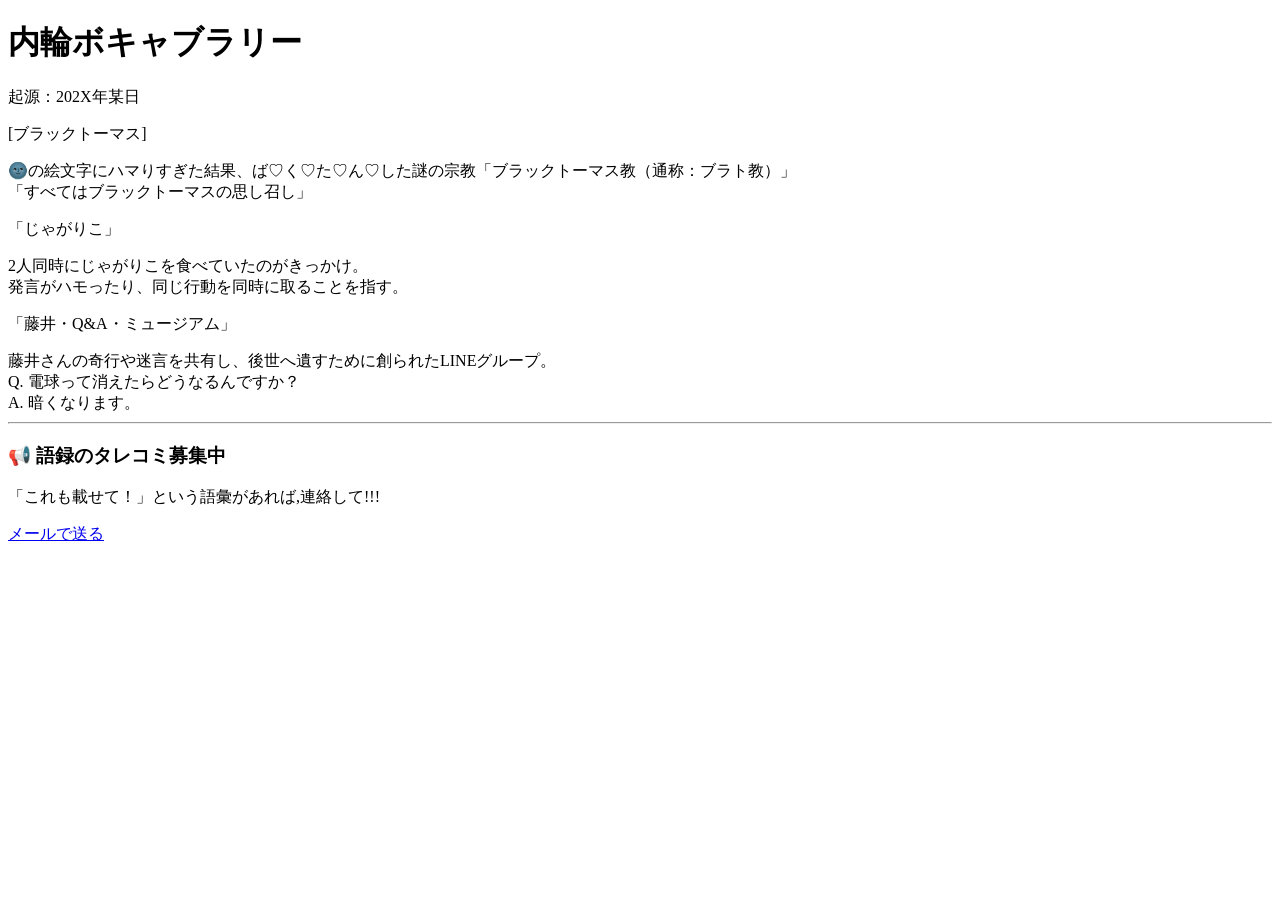
==== goroku.html @ 4e63e94f "timeline仮完成" ====
<!DOCTYPE html>
<html lang="jp">
<head>
    <meta charset="UTF-8">
    <meta name="viewport" content="width=device-width, initial-scale=1.0">
    <title>OUR語録</title>
    <link rel = "stylesheet" href = style.css></head>
<body>
    
    <div class = "container">
        <h1>内輪ボキャブラリー</h1>

        <div class = "goroku-grid">

            <div class = "quote-card">
                <div class="card-meta">
                    <span class = "date">起源：202X年某日</span>
                    
                </div>
                <p class="quote-text">[ブラックトーマス]</p>
                <p class="description">
                    🌚の絵文字にハマりすぎた結果、ば♡く♡た♡ん♡した謎の宗教「ブラックトーマス教（通称：ブラト教）」<br>
                    「すべてはブラックトーマスの思し召し」</p>
            </div>

            <div class="quote-card">
                <p class="quote-text">「じゃがりこ」</p>
                <p class="description">
                    2人同時にじゃがりこを食べていたのがきっかけ。<br>
                    発言がハモったり、同じ行動を同時に取ることを指す。
                </p>
            </div>

            <div class="quote-card">
                <p class="quote-text">「藤井・Q&A・ミュージアム」</p>
                <div class="description">
                    藤井さんの奇行や迷言を共有し、後世へ遺すために創られたLINEグループ。<br>

                    <div class="qa-container">
                        <div class="qa-item">
                            <span class="q-label">Q.</span> 電球って消えたらどうなるんですか？
                        </div>
                        <div class="qa-item">
                            <span class="a-label">A.</span> 暗くなります。
                        </div>
                    </div>
                </div>
            </div>
        </div>

        <div class = "contact-section">
            <hr> <h3>📢 語録のタレコミ募集中</h3>
            <p>「これも載せて！」という語彙があれば,連絡して!!!</p>

            <div class="contact-links">
                <a href="mailto:ayaka.kobayashi156@gmail.com" class="contact-btn">メールで送る</a>
            </div>
        </div>
    </div>
</body>
</html>
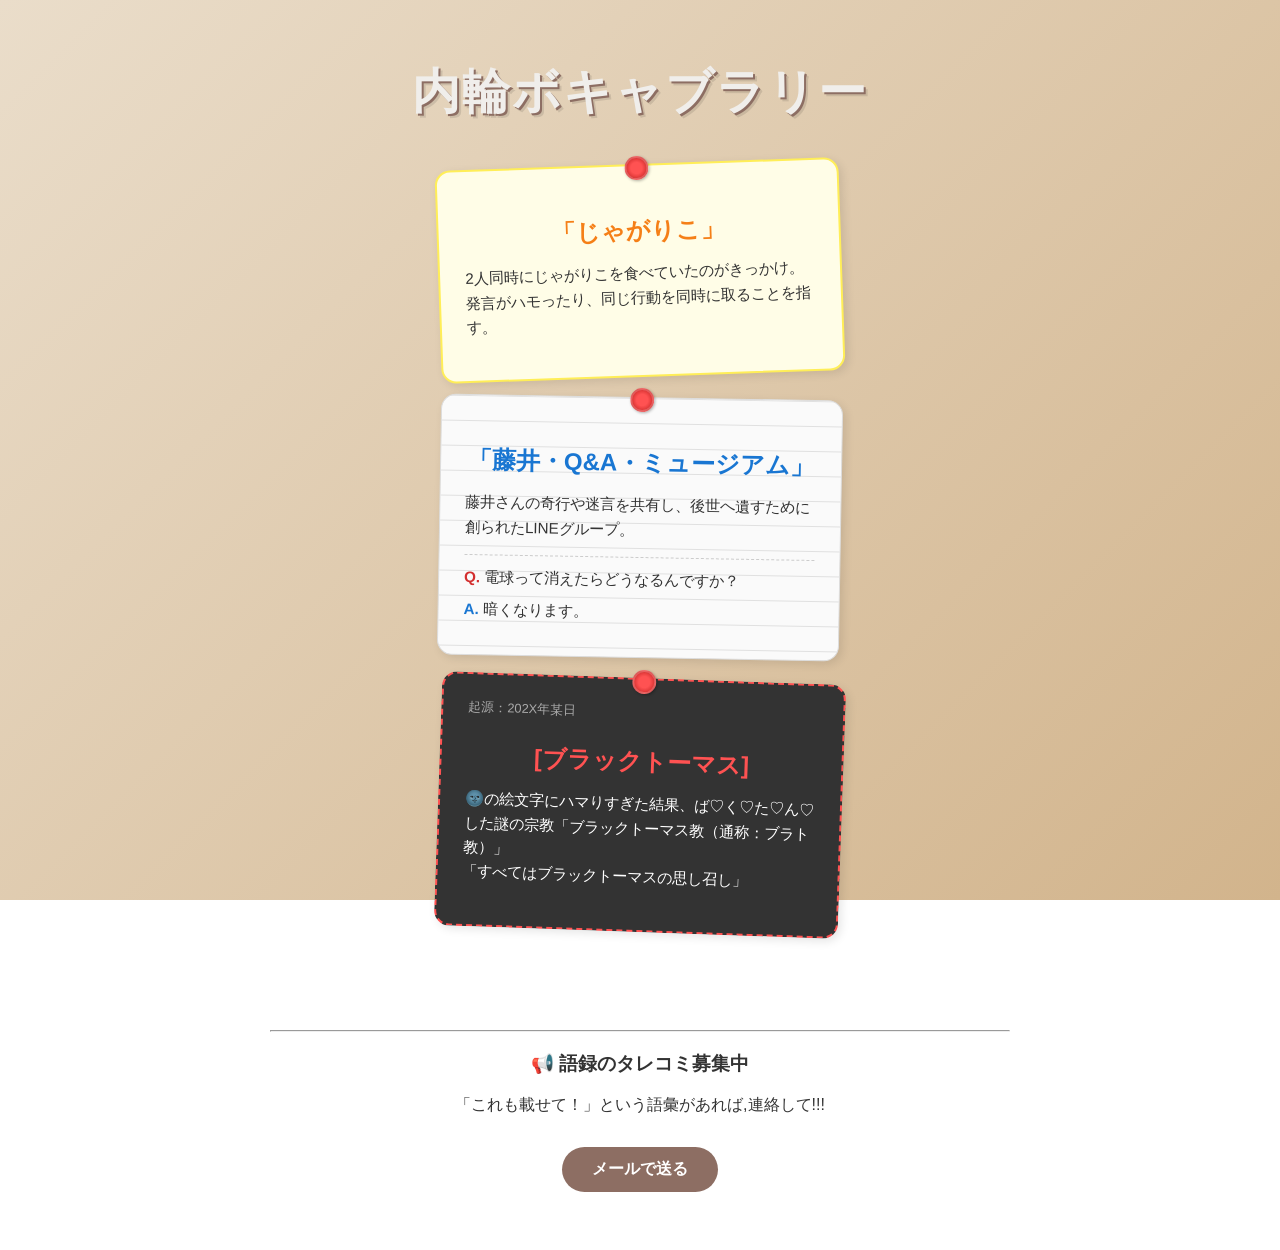
==== commit b3986887: "仮完成" ====
--- a/goroku.html
+++ b/goroku.html
@@ -4,24 +4,13 @@
     <meta charset="UTF-8">
     <meta name="viewport" content="width=device-width, initial-scale=1.0">
     <title>OUR語録</title>
-    <link rel = "stylesheet" href = style.css></head>
+    <link rel = "stylesheet" href = style/goroku.css></head>
 <body>
     
     <div class = "container">
         <h1>内輪ボキャブラリー</h1>
 
         <div class = "goroku-grid">
-
-            <div class = "quote-card">
-                <div class="card-meta">
-                    <span class = "date">起源：202X年某日</span>
-                    
-                </div>
-                <p class="quote-text">[ブラックトーマス]</p>
-                <p class="description">
-                    🌚の絵文字にハマりすぎた結果、ば♡く♡た♡ん♡した謎の宗教「ブラックトーマス教（通称：ブラト教）」<br>
-                    「すべてはブラックトーマスの思し召し」</p>
-            </div>
 
             <div class="quote-card">
                 <p class="quote-text">「じゃがりこ」</p>
@@ -46,6 +35,17 @@
                     </div>
                 </div>
             </div>
+
+             <div class = "quote-card">
+                <div class="card-meta">
+                    <span class = "date">起源：202X年某日</span>
+                    
+                </div>
+                <p class="quote-text">[ブラックトーマス]</p>
+                <p class="description">
+                    🌚の絵文字にハマりすぎた結果、ば♡く♡た♡ん♡した謎の宗教「ブラックトーマス教（通称：ブラト教）」<br>
+                    「すべてはブラックトーマスの思し召し」</p>
+            </div>
         </div>
 
         <div class = "contact-section">
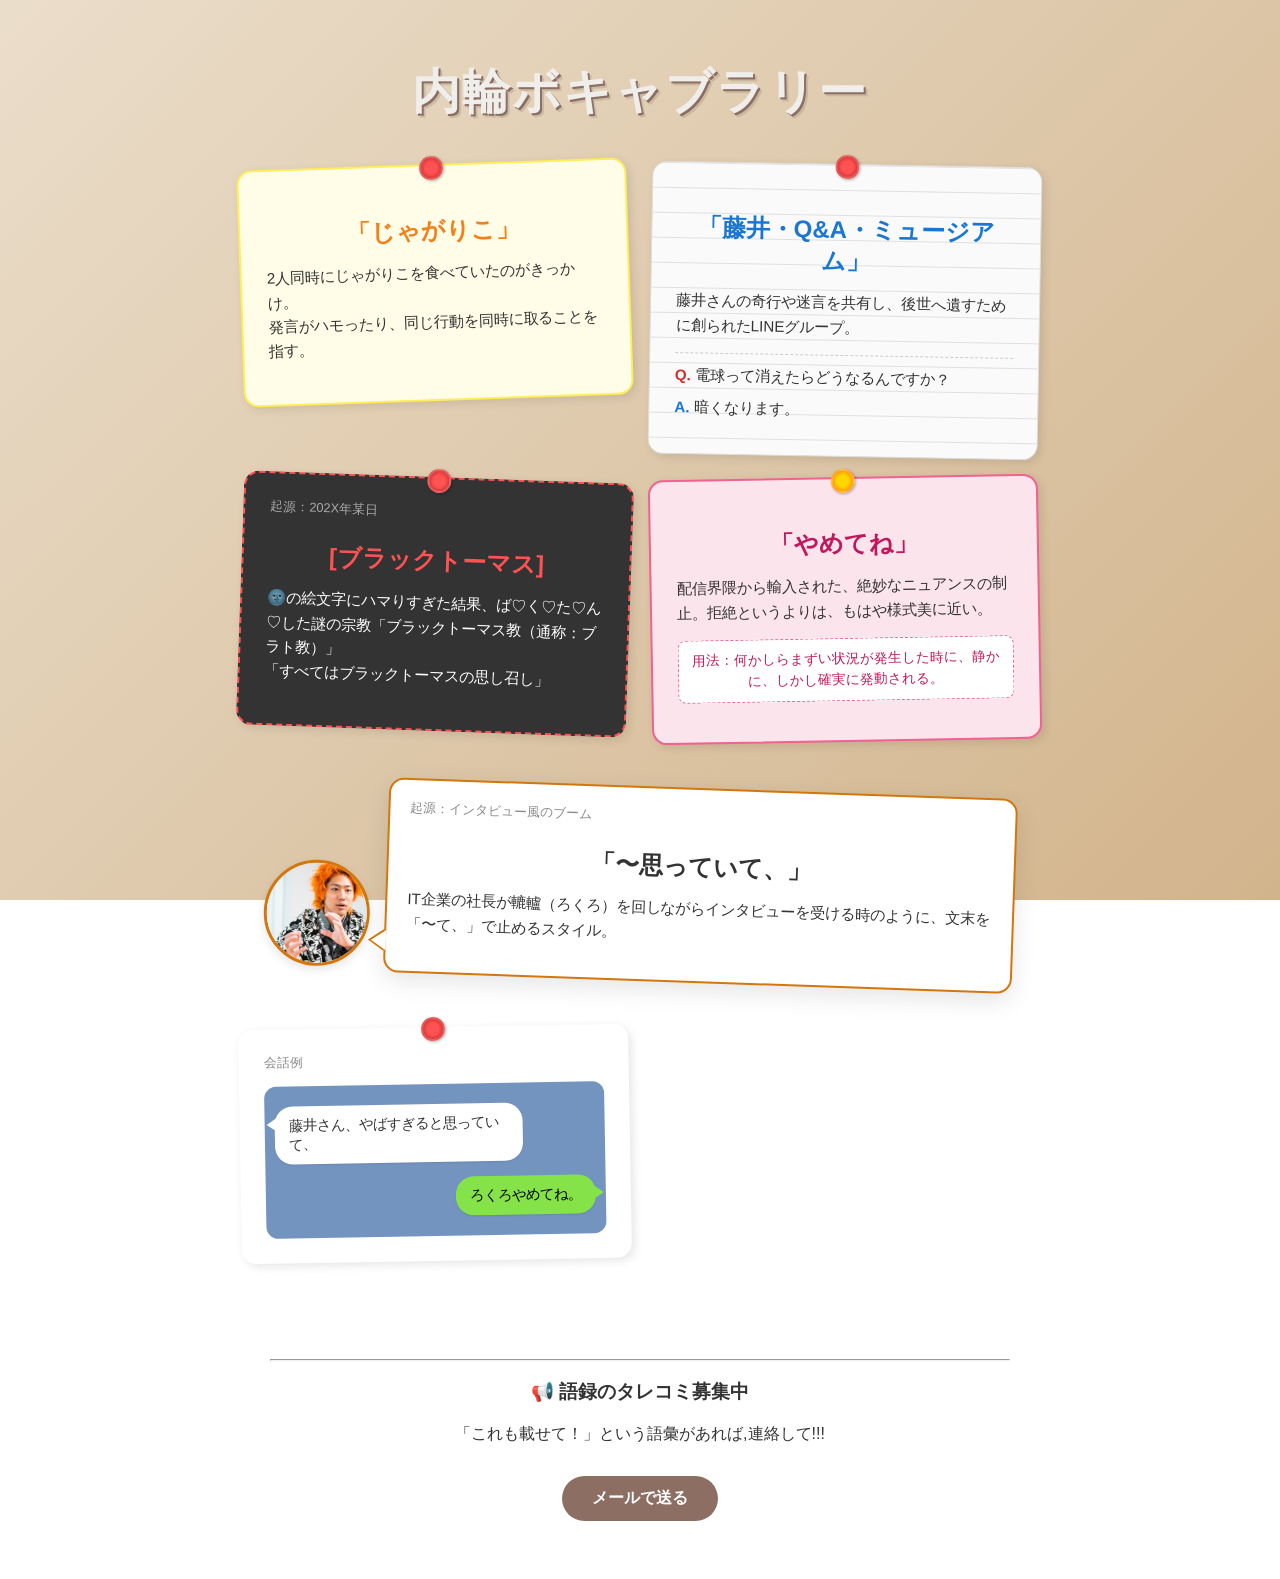
==== commit 86ea39a3: "timeline, 語録追加" ====
--- a/goroku.html
+++ b/goroku.html
@@ -46,7 +46,61 @@
                     🌚の絵文字にハマりすぎた結果、ば♡く♡た♡ん♡した謎の宗教「ブラックトーマス教（通称：ブラト教）」<br>
                     「すべてはブラックトーマスの思し召し」</p>
             </div>
+
+            <div class="quote-card">
+                <p class="quote-text">「やめてね」</p>
+                <p class="description">
+                    配信界隈から輸入された、絶妙なニュアンスの制止。拒絶というよりは、もはや様式美に近い。
+                </p>
+                <p class="usage">用法：何かしらまずい状況が発生した時に、静かに、しかし確実に発動される。</p>
+            </div>
+
+
+            <div class="quote-card special-tetsuya">
+                <div class="photo-area">
+                    <img src="images/tetsuya.jpg" alt="徹也のろくろ" class="tetsuya-img">
+                </div>
+
+                <div class="speech-bubble">
+                    <div class="card-meta">
+                        <span class="date">起源：インタビュー風のブーム</span>
+                    </div>
+                    <p class="quote-text">「〜思っていて、」</p>
+                    <p class="description">
+                        IT企業の社長が轆轤（ろくろ）を回しながらインタビューを受ける時のように、文末を「〜て、」で止めるスタイル。
+                    </p>
+                </div>
+            </div>
+
+            <div class="quote-card">
+                <div class="card-meta">
+                    <span class="date">会話例</span>
+                </div>
+                <div class="line-container">
+                    <div class="line-row left">
+                        
+                        <div class="line-content">
+                            
+                            <div class="line-bubble">
+                                藤井さん、やばすぎると思っていて、
+                            </div>
+                        </div>
+                    </div>
+
+                    <div class="line-row right">
+                        <div class="line-content">
+                            <div class="line-bubble-green">
+                                ろくろやめてね。
+                            </div>
+                        </div>
+                    </div>
+                </div>
+            </div>
+
+
         </div>
+
+
 
         <div class = "contact-section">
             <hr> <h3>📢 語録のタレコミ募集中</h3>
